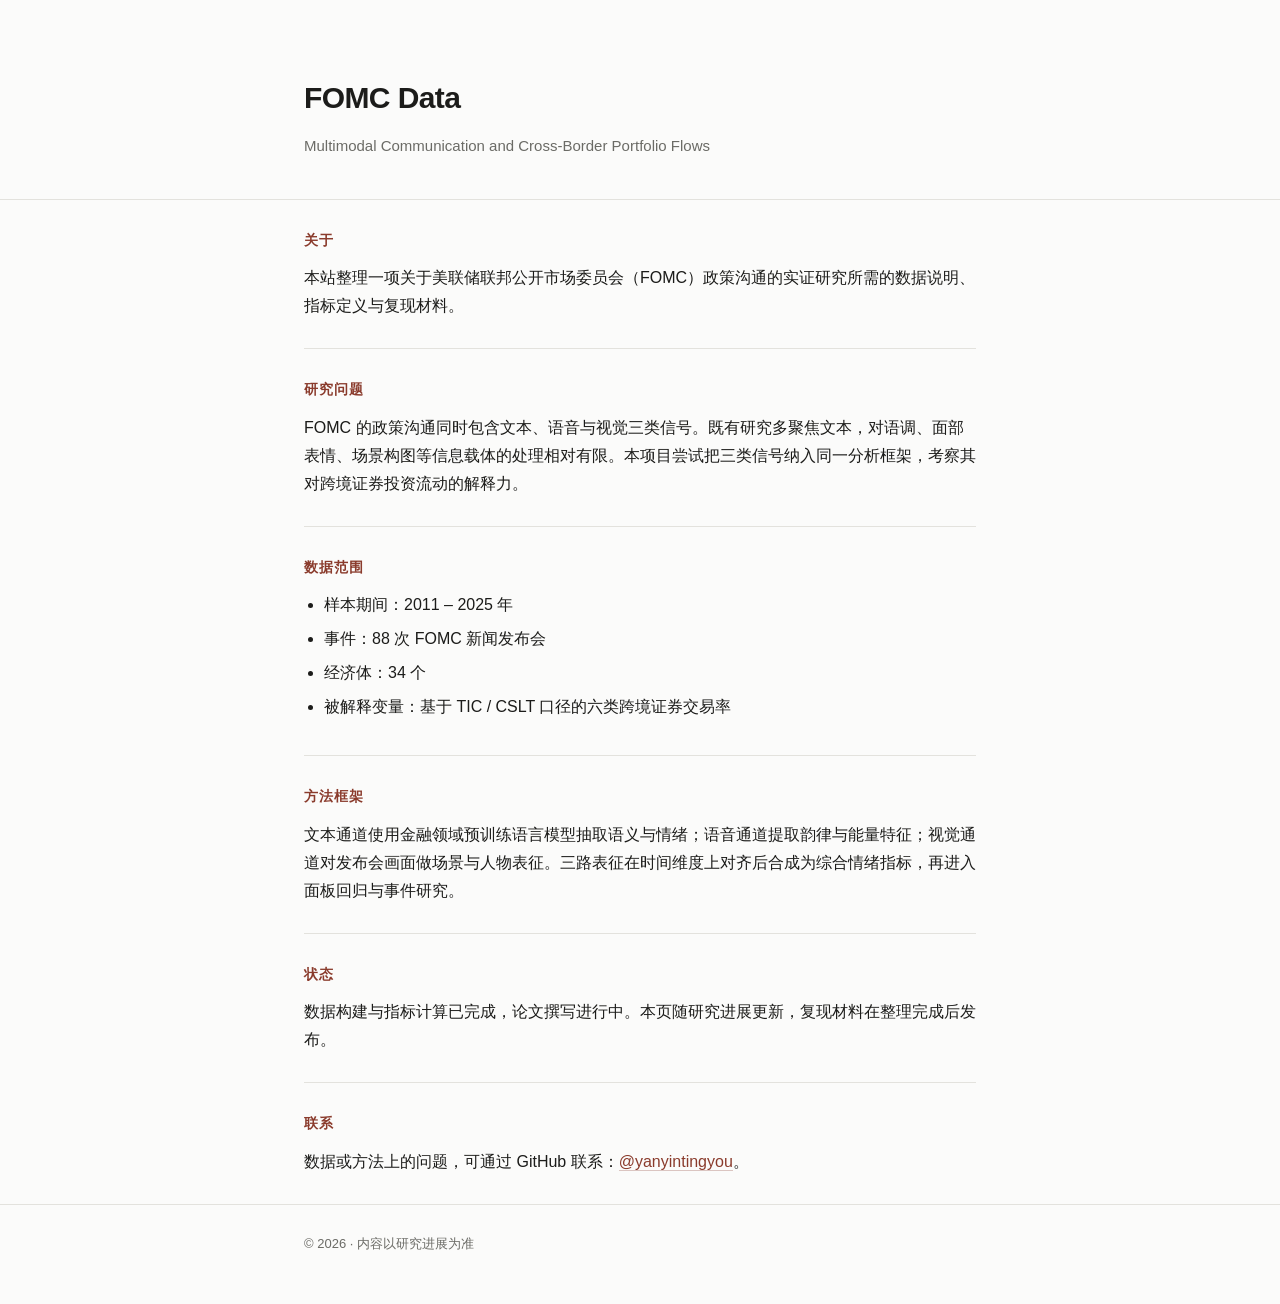
==== index.html @ 3e8fba46 "Add research overview site" ====
<!DOCTYPE html>
<html lang="zh-CN">
<head>
<meta charset="UTF-8">
<meta name="viewport" content="width=device-width, initial-scale=1">
<title>FOMC Data — 研究数据与方法</title>
<meta name="description" content="FOMC 多模态信息沟通与跨境证券流动的研究数据说明与方法框架。">
<link rel="stylesheet" href="/style.css">
</head>
<body>

<header>
  <div class="wrap">
    <h1>FOMC Data</h1>
    <p class="sub">Multimodal Communication and Cross-Border Portfolio Flows</p>
  </div>
</header>

<main class="wrap">

  <section>
    <h2>关于</h2>
    <p>本站整理一项关于美联储联邦公开市场委员会（FOMC）政策沟通的实证研究所需的数据说明、指标定义与复现材料。</p>
  </section>

  <section>
    <h2>研究问题</h2>
    <p>FOMC 的政策沟通同时包含文本、语音与视觉三类信号。既有研究多聚焦文本，对语调、面部表情、场景构图等信息载体的处理相对有限。本项目尝试把三类信号纳入同一分析框架，考察其对跨境证券投资流动的解释力。</p>
  </section>

  <section>
    <h2>数据范围</h2>
    <ul>
      <li>样本期间：2011 – 2025 年</li>
      <li>事件：88 次 FOMC 新闻发布会</li>
      <li>经济体：34 个</li>
      <li>被解释变量：基于 TIC / CSLT 口径的六类跨境证券交易率</li>
    </ul>
  </section>

  <section>
    <h2>方法框架</h2>
    <p>文本通道使用金融领域预训练语言模型抽取语义与情绪；语音通道提取韵律与能量特征；视觉通道对发布会画面做场景与人物表征。三路表征在时间维度上对齐后合成为综合情绪指标，再进入面板回归与事件研究。</p>
  </section>

  <section>
    <h2>状态</h2>
    <p>数据构建与指标计算已完成，论文撰写进行中。本页随研究进展更新，复现材料在整理完成后发布。</p>
  </section>

  <section>
    <h2>联系</h2>
    <p>数据或方法上的问题，可通过 GitHub 联系：<a href="https://github.com/yanyintingyou">@yanyintingyou</a>。</p>
  </section>

</main>

<footer>
  <div class="wrap">
    <p>© 2026 · 内容以研究进展为准</p>
  </div>
</footer>

</body>
</html>
---- style.css ----
:root {
  --bg: #fbfbfa;
  --fg: #1c1c1a;
  --muted: #6b6b66;
  --line: #e3e2dd;
  --accent: #8a3b2c;
}

* { box-sizing: border-box; }

html { -webkit-text-size-adjust: 100%; }

body {
  margin: 0;
  background: var(--bg);
  color: var(--fg);
  font: 16px/1.75 -apple-system, "Segoe UI", "PingFang SC", "Hiragino Sans GB", "Microsoft YaHei", sans-serif;
}

.wrap {
  max-width: 720px;
  margin: 0 auto;
  padding: 0 24px;
}

header {
  padding: 72px 0 40px;
  border-bottom: 1px solid var(--line);
}

header h1 {
  margin: 0;
  font-size: 30px;
  font-weight: 600;
  letter-spacing: -0.02em;
}

header .sub {
  margin: 8px 0 0;
  color: var(--muted);
  font-size: 15px;
}

main { padding: 8px 0 32px; }

section {
  padding: 28px 0;
  border-bottom: 1px solid var(--line);
}

section:last-child { border-bottom: none; }

h2 {
  margin: 0 0 12px;
  font-size: 14px;
  font-weight: 600;
  letter-spacing: 0.08em;
  text-transform: uppercase;
  color: var(--accent);
}

p { margin: 0 0 12px; }
p:last-child { margin-bottom: 0; }

ul { margin: 0; padding-left: 20px; }
li { margin-bottom: 6px; }

a {
  color: var(--accent);
  text-decoration: none;
  border-bottom: 1px solid rgba(138, 59, 44, 0.28);
}

a:hover { border-bottom-color: var(--accent); }

footer {
  padding: 28px 0 48px;
  border-top: 1px solid var(--line);
  color: var(--muted);
  font-size: 13px;
}

@media (max-width: 600px) {
  header { padding: 48px 0 28px; }
  header h1 { font-size: 24px; }
  .wrap { padding: 0 20px; }
}
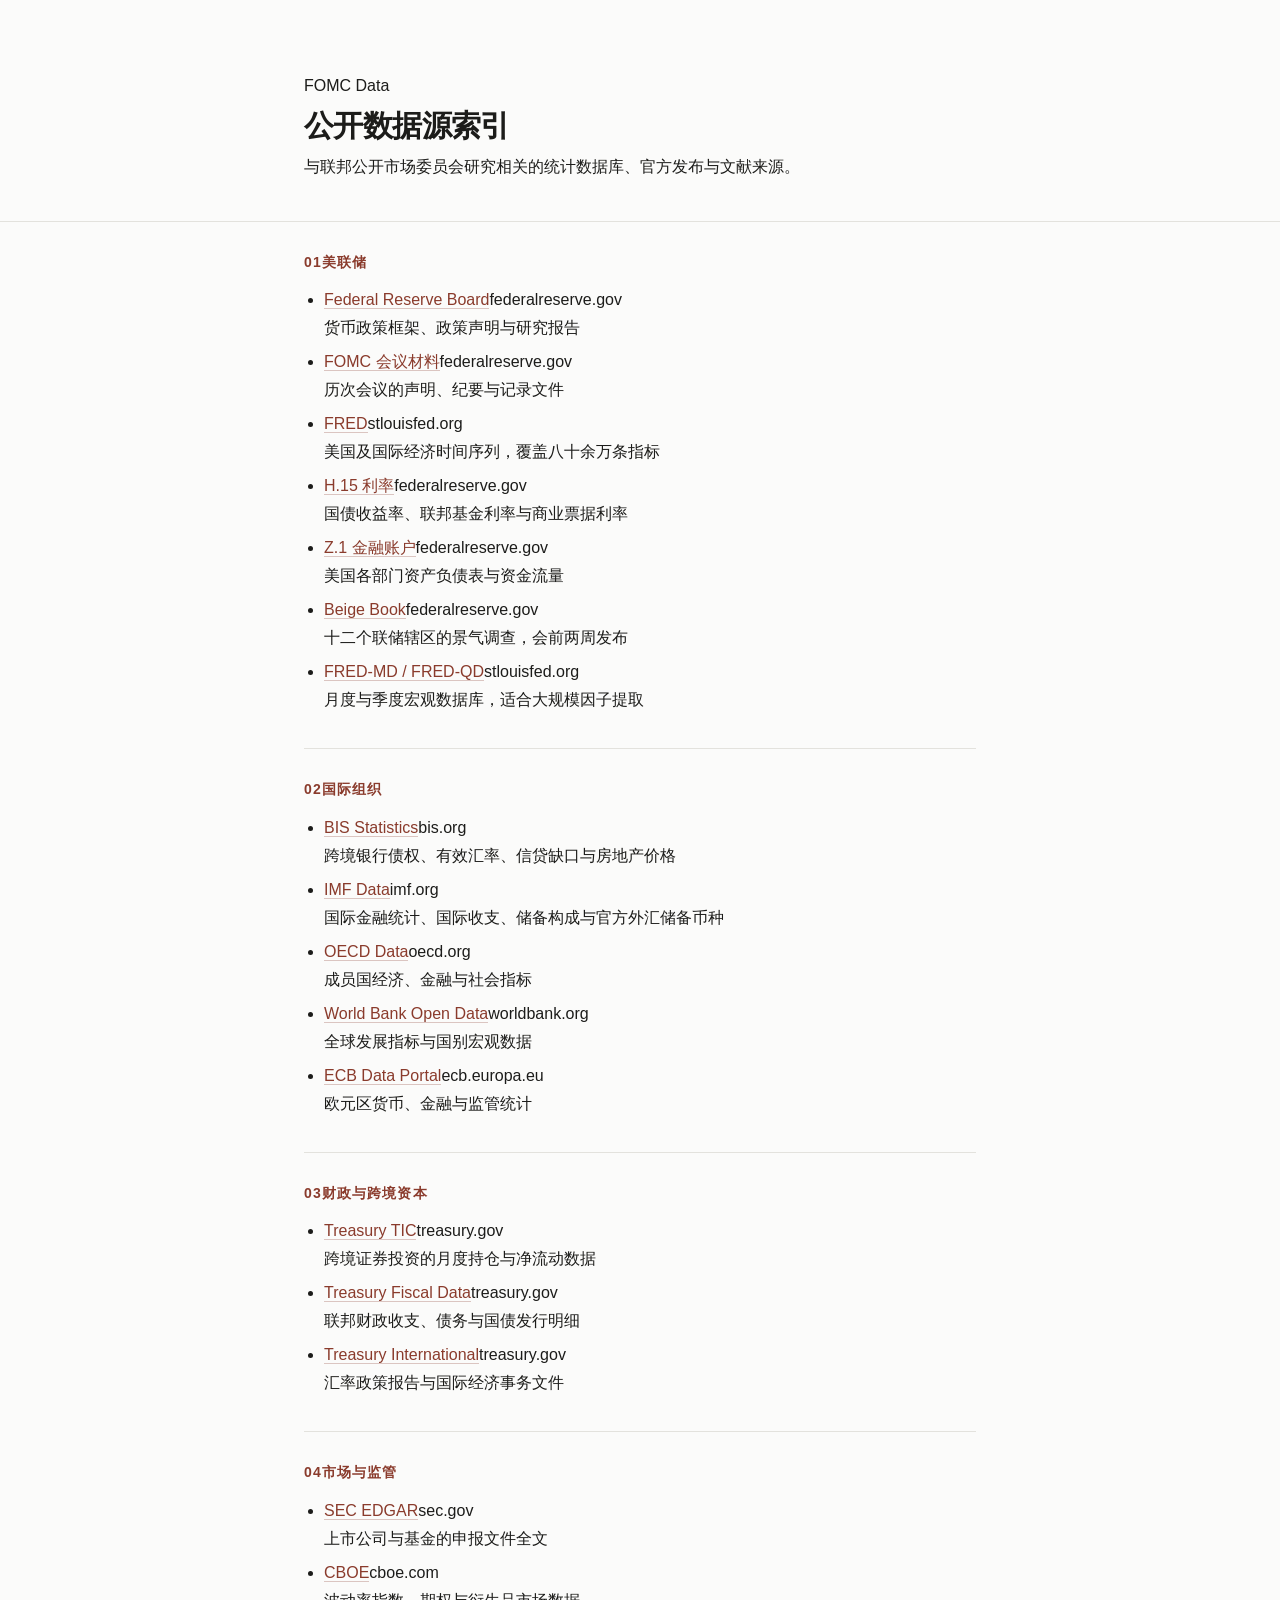
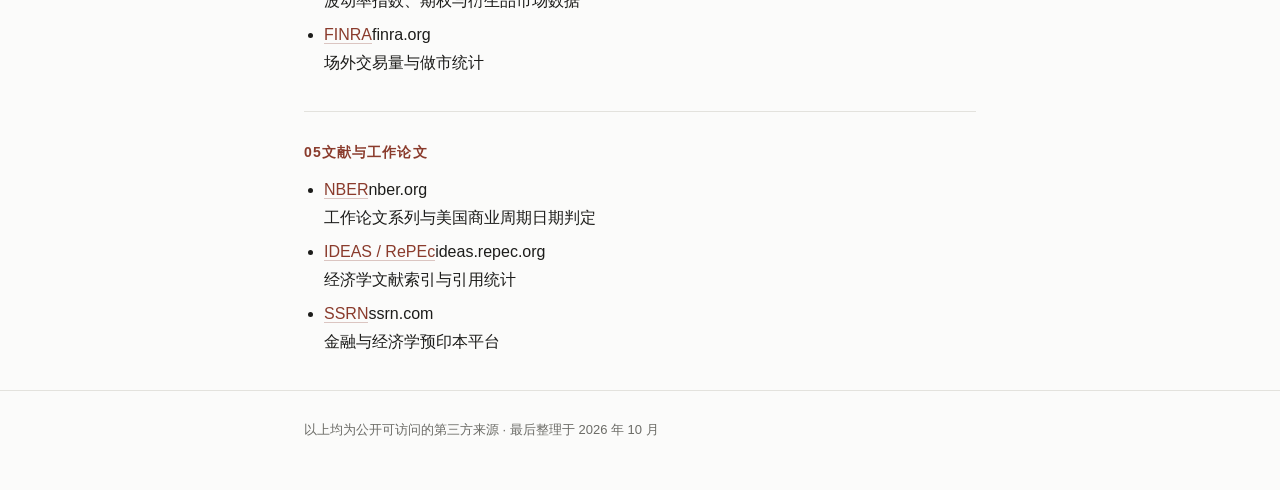
==== commit dbfb0ee5: "sync index.html" ====
--- a/index.html
+++ b/index.html
@@ -3,61 +3,141 @@
 <head>
 <meta charset="UTF-8">
 <meta name="viewport" content="width=device-width, initial-scale=1">
-<title>FOMC Data — 研究数据与方法</title>
-<meta name="description" content="FOMC 多模态信息沟通与跨境证券流动的研究数据说明与方法框架。">
+<title>FOMC Data — 公开数据源索引</title>
+<meta name="description" content="与联邦公开市场委员会研究相关的统计数据库、官方发布与文献来源索引。">
 <link rel="stylesheet" href="/style.css">
 </head>
 <body>
 
-<header>
+<header class="masthead">
   <div class="wrap">
-    <h1>FOMC Data</h1>
-    <p class="sub">Multimodal Communication and Cross-Border Portfolio Flows</p>
+    <div class="mark">FOMC Data</div>
+    <h1>公开数据源索引</h1>
+    <p class="lede">与联邦公开市场委员会研究相关的统计数据库、官方发布与文献来源。</p>
   </div>
 </header>
 
 <main class="wrap">
 
-  <section>
-    <h2>关于</h2>
-    <p>本站整理一项关于美联储联邦公开市场委员会（FOMC）政策沟通的实证研究所需的数据说明、指标定义与复现材料。</p>
-  </section>
-
-  <section>
-    <h2>研究问题</h2>
-    <p>FOMC 的政策沟通同时包含文本、语音与视觉三类信号。既有研究多聚焦文本，对语调、面部表情、场景构图等信息载体的处理相对有限。本项目尝试把三类信号纳入同一分析框架，考察其对跨境证券投资流动的解释力。</p>
-  </section>
-
-  <section>
-    <h2>数据范围</h2>
-    <ul>
-      <li>样本期间：2011 – 2025 年</li>
-      <li>事件：88 次 FOMC 新闻发布会</li>
-      <li>经济体：34 个</li>
-      <li>被解释变量：基于 TIC / CSLT 口径的六类跨境证券交易率</li>
+  <section class="group">
+    <h2><span class="idx">01</span>美联储</h2>
+    <ul class="items">
+      <li>
+        <div class="head"><a href="https://www.federalreserve.gov/monetarypolicy.htm">Federal Reserve Board</a><span class="host">federalreserve.gov</span></div>
+        <p>货币政策框架、政策声明与研究报告</p>
+      </li>
+      <li>
+        <div class="head"><a href="https://www.federalreserve.gov/monetarypolicy/fomccalendars.htm">FOMC 会议材料</a><span class="host">federalreserve.gov</span></div>
+        <p>历次会议的声明、纪要与记录文件</p>
+      </li>
+      <li>
+        <div class="head"><a href="https://fred.stlouisfed.org/">FRED</a><span class="host">stlouisfed.org</span></div>
+        <p>美国及国际经济时间序列，覆盖八十余万条指标</p>
+      </li>
+      <li>
+        <div class="head"><a href="https://www.federalreserve.gov/releases/h15/">H.15 利率</a><span class="host">federalreserve.gov</span></div>
+        <p>国债收益率、联邦基金利率与商业票据利率</p>
+      </li>
+      <li>
+        <div class="head"><a href="https://www.federalreserve.gov/releases/z1/">Z.1 金融账户</a><span class="host">federalreserve.gov</span></div>
+        <p>美国各部门资产负债表与资金流量</p>
+      </li>
+      <li>
+        <div class="head"><a href="https://www.federalreserve.gov/monetarypolicy/beigebook/">Beige Book</a><span class="host">federalreserve.gov</span></div>
+        <p>十二个联储辖区的景气调查，会前两周发布</p>
+      </li>
+      <li>
+        <div class="head"><a href="https://www.stlouisfed.org/research/economists/mccracken/fred-databases">FRED-MD / FRED-QD</a><span class="host">stlouisfed.org</span></div>
+        <p>月度与季度宏观数据库，适合大规模因子提取</p>
+      </li>
     </ul>
   </section>
 
-  <section>
-    <h2>方法框架</h2>
-    <p>文本通道使用金融领域预训练语言模型抽取语义与情绪；语音通道提取韵律与能量特征；视觉通道对发布会画面做场景与人物表征。三路表征在时间维度上对齐后合成为综合情绪指标，再进入面板回归与事件研究。</p>
+  <section class="group">
+    <h2><span class="idx">02</span>国际组织</h2>
+    <ul class="items">
+      <li>
+        <div class="head"><a href="https://www.bis.org/statistics/">BIS Statistics</a><span class="host">bis.org</span></div>
+        <p>跨境银行债权、有效汇率、信贷缺口与房地产价格</p>
+      </li>
+      <li>
+        <div class="head"><a href="https://data.imf.org/">IMF Data</a><span class="host">imf.org</span></div>
+        <p>国际金融统计、国际收支、储备构成与官方外汇储备币种</p>
+      </li>
+      <li>
+        <div class="head"><a href="https://data.oecd.org/">OECD Data</a><span class="host">oecd.org</span></div>
+        <p>成员国经济、金融与社会指标</p>
+      </li>
+      <li>
+        <div class="head"><a href="https://data.worldbank.org/">World Bank Open Data</a><span class="host">worldbank.org</span></div>
+        <p>全球发展指标与国别宏观数据</p>
+      </li>
+      <li>
+        <div class="head"><a href="https://data.ecb.europa.eu/">ECB Data Portal</a><span class="host">ecb.europa.eu</span></div>
+        <p>欧元区货币、金融与监管统计</p>
+      </li>
+    </ul>
   </section>
 
-  <section>
-    <h2>状态</h2>
-    <p>数据构建与指标计算已完成，论文撰写进行中。本页随研究进展更新，复现材料在整理完成后发布。</p>
+  <section class="group">
+    <h2><span class="idx">03</span>财政与跨境资本</h2>
+    <ul class="items">
+      <li>
+        <div class="head"><a href="https://ticdata.treasury.gov/">Treasury TIC</a><span class="host">treasury.gov</span></div>
+        <p>跨境证券投资的月度持仓与净流动数据</p>
+      </li>
+      <li>
+        <div class="head"><a href="https://fiscaldata.treasury.gov/">Treasury Fiscal Data</a><span class="host">treasury.gov</span></div>
+        <p>联邦财政收支、债务与国债发行明细</p>
+      </li>
+      <li>
+        <div class="head"><a href="https://home.treasury.gov/policy-issues/international">Treasury International</a><span class="host">treasury.gov</span></div>
+        <p>汇率政策报告与国际经济事务文件</p>
+      </li>
+    </ul>
   </section>
 
-  <section>
-    <h2>联系</h2>
-    <p>数据或方法上的问题，可通过 GitHub 联系：<a href="https://github.com/yanyintingyou">@yanyintingyou</a>。</p>
+  <section class="group">
+    <h2><span class="idx">04</span>市场与监管</h2>
+    <ul class="items">
+      <li>
+        <div class="head"><a href="https://www.sec.gov/edgar">SEC EDGAR</a><span class="host">sec.gov</span></div>
+        <p>上市公司与基金的申报文件全文</p>
+      </li>
+      <li>
+        <div class="head"><a href="https://www.cboe.com/">CBOE</a><span class="host">cboe.com</span></div>
+        <p>波动率指数、期权与衍生品市场数据</p>
+      </li>
+      <li>
+        <div class="head"><a href="https://www.finra.org/">FINRA</a><span class="host">finra.org</span></div>
+        <p>场外交易量与做市统计</p>
+      </li>
+    </ul>
+  </section>
+
+  <section class="group">
+    <h2><span class="idx">05</span>文献与工作论文</h2>
+    <ul class="items">
+      <li>
+        <div class="head"><a href="https://www.nber.org/">NBER</a><span class="host">nber.org</span></div>
+        <p>工作论文系列与美国商业周期日期判定</p>
+      </li>
+      <li>
+        <div class="head"><a href="https://ideas.repec.org/">IDEAS / RePEc</a><span class="host">ideas.repec.org</span></div>
+        <p>经济学文献索引与引用统计</p>
+      </li>
+      <li>
+        <div class="head"><a href="https://www.ssrn.com/">SSRN</a><span class="host">ssrn.com</span></div>
+        <p>金融与经济学预印本平台</p>
+      </li>
+    </ul>
   </section>
 
 </main>
 
 <footer>
   <div class="wrap">
-    <p>© 2026 · 内容以研究进展为准</p>
+    <p>以上均为公开可访问的第三方来源 · 最后整理于 2026 年 10 月</p>
   </div>
 </footer>
 
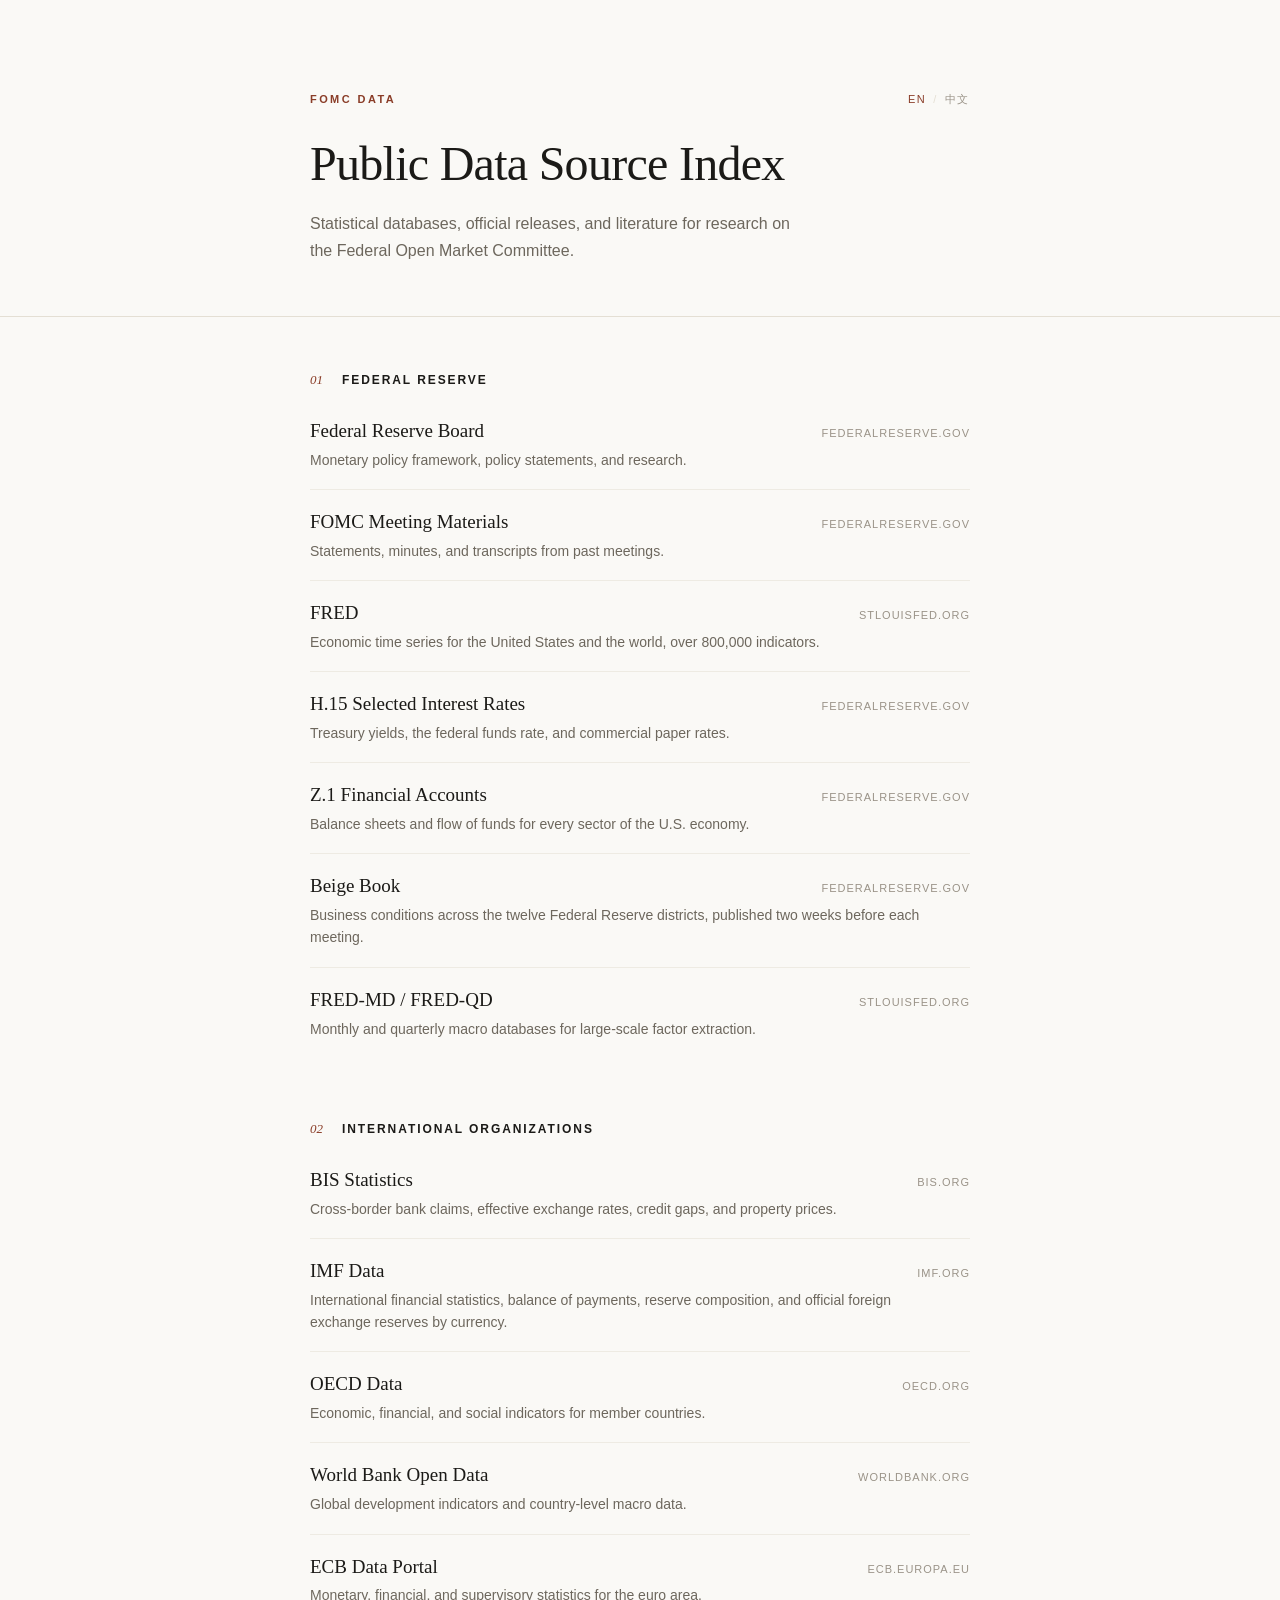
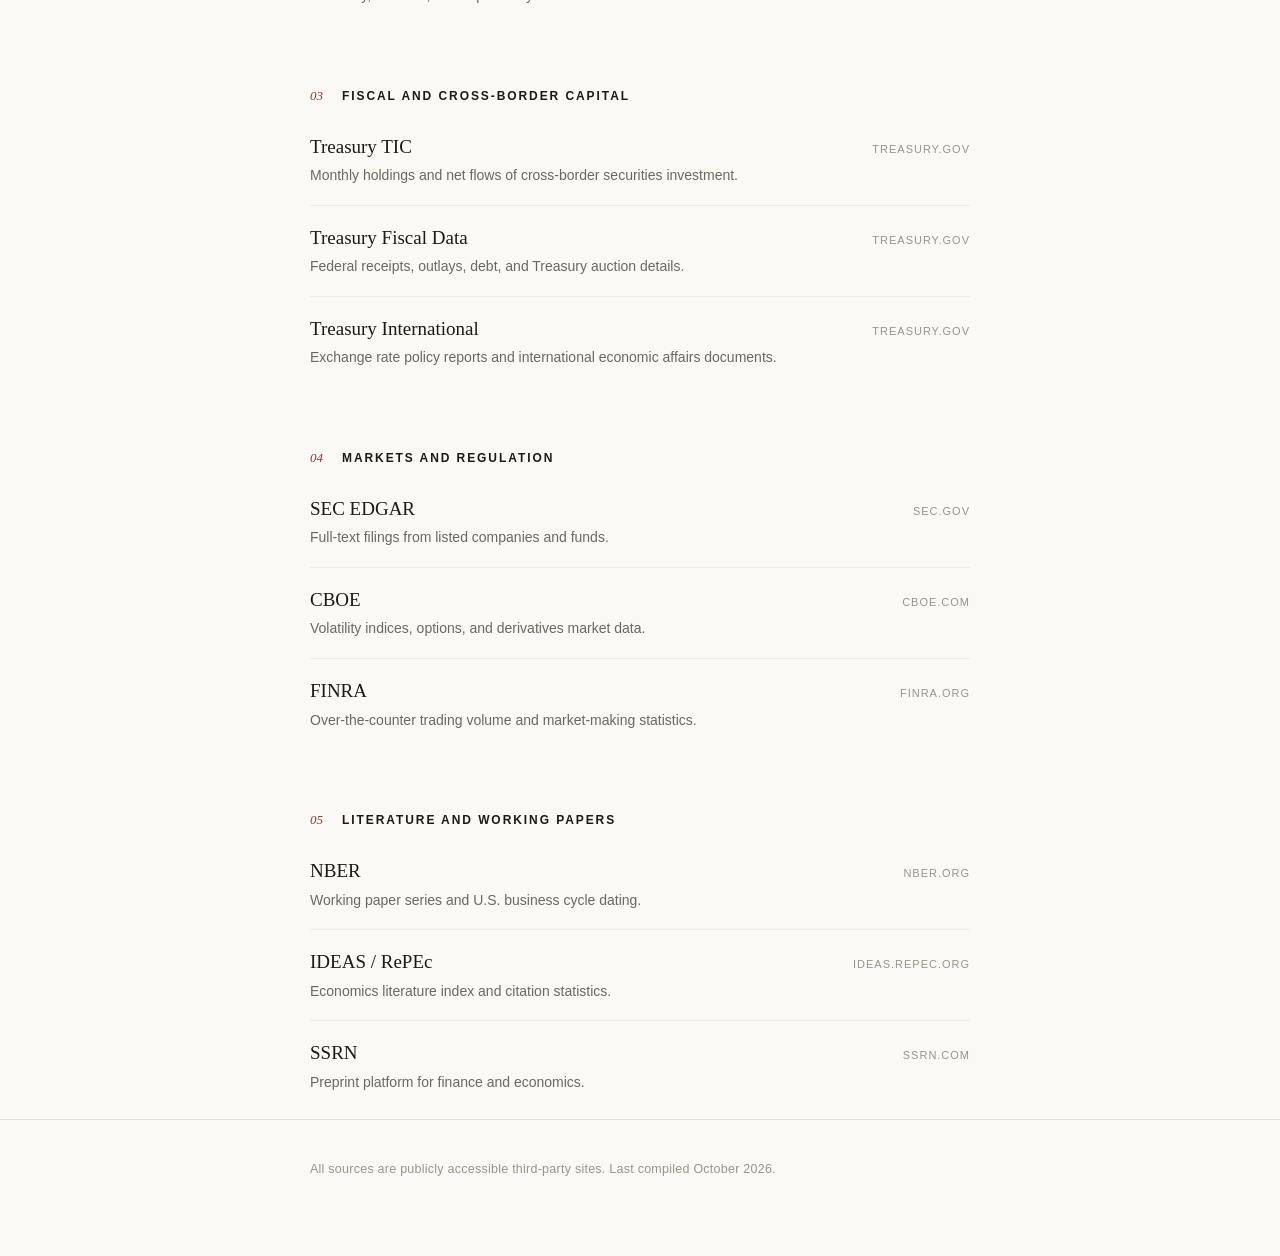
==== commit 8d3358de: "Default to English and add zh/en language switch" ====
--- a/index.html
+++ b/index.html
@@ -1,134 +1,161 @@
 <!DOCTYPE html>
-<html lang="zh-CN">
+<html lang="en">
 <head>
 <meta charset="UTF-8">
 <meta name="viewport" content="width=device-width, initial-scale=1">
-<title>FOMC Data — 公开数据源索引</title>
-<meta name="description" content="与联邦公开市场委员会研究相关的统计数据库、官方发布与文献来源索引。">
+<title>FOMC Data — Public Data Source Index</title>
+<meta name="description" content="An index of statistical databases, official releases, and literature related to Federal Open Market Committee research.">
 <link rel="stylesheet" href="/style.css">
+<script>
+(function () {
+  var META = {
+    en: { title: "FOMC Data — Public Data Source Index", desc: "An index of statistical databases, official releases, and literature related to Federal Open Market Committee research." },
+    zh: { title: "FOMC Data — 公开数据源索引", desc: "与联邦公开市场委员会研究相关的统计数据库、官方发布与文献来源索引。" }
+  };
+  window.setSiteLang = function (lang) {
+    var key = lang === "zh" ? "zh" : "en";
+    document.documentElement.lang = key === "zh" ? "zh-CN" : "en";
+    document.title = META[key].title;
+    var m = document.querySelector('meta[name="description"]');
+    if (m) m.setAttribute("content", META[key].desc);
+    var b = document.querySelectorAll("[data-lang]");
+    for (var i = 0; i < b.length; i++) {
+      b[i].setAttribute("aria-pressed", b[i].getAttribute("data-lang") === key ? "true" : "false");
+    }
+  };
+  window.setSiteLang(localStorage.getItem("fomcdata-lang"));
+})();
+</script>
 </head>
 <body>
 
 <header class="masthead">
   <div class="wrap">
-    <div class="mark">FOMC Data</div>
-    <h1>公开数据源索引</h1>
-    <p class="lede">与联邦公开市场委员会研究相关的统计数据库、官方发布与文献来源。</p>
+    <div class="topbar">
+      <div class="mark">FOMC Data</div>
+      <div class="lang-switch" role="group" aria-label="Language">
+        <button type="button" data-lang="en" aria-pressed="true">EN</button>
+        <span class="sep">/</span>
+        <button type="button" data-lang="zh" aria-pressed="false">中文</button>
+      </div>
+    </div>
+    <h1><span class="en">Public Data Source Index</span><span class="zh">公开数据源索引</span></h1>
+    <p class="lede"><span class="en">Statistical databases, official releases, and literature for research on the Federal Open Market Committee.</span><span class="zh">与联邦公开市场委员会研究相关的统计数据库、官方发布与文献来源。</span></p>
   </div>
 </header>
 
 <main class="wrap">
 
   <section class="group">
-    <h2><span class="idx">01</span>美联储</h2>
+    <h2><span class="idx">01</span><span class="en">Federal Reserve</span><span class="zh">美联储</span></h2>
     <ul class="items">
       <li>
-        <div class="head"><a href="https://www.federalreserve.gov/monetarypolicy.htm">Federal Reserve Board</a><span class="host">federalreserve.gov</span></div>
-        <p>货币政策框架、政策声明与研究报告</p>
+        <div class="head"><a href="https://www.federalreserve.gov/monetarypolicy.htm"><span class="en">Federal Reserve Board</span><span class="zh">美联储理事会</span></a><span class="host">federalreserve.gov</span></div>
+        <p><span class="en">Monetary policy framework, policy statements, and research.</span><span class="zh">货币政策框架、政策声明与研究报告</span></p>
       </li>
       <li>
-        <div class="head"><a href="https://www.federalreserve.gov/monetarypolicy/fomccalendars.htm">FOMC 会议材料</a><span class="host">federalreserve.gov</span></div>
-        <p>历次会议的声明、纪要与记录文件</p>
+        <div class="head"><a href="https://www.federalreserve.gov/monetarypolicy/fomccalendars.htm"><span class="en">FOMC Meeting Materials</span><span class="zh">FOMC 会议材料</span></a><span class="host">federalreserve.gov</span></div>
+        <p><span class="en">Statements, minutes, and transcripts from past meetings.</span><span class="zh">历次会议的声明、纪要与记录文件</span></p>
       </li>
       <li>
         <div class="head"><a href="https://fred.stlouisfed.org/">FRED</a><span class="host">stlouisfed.org</span></div>
-        <p>美国及国际经济时间序列，覆盖八十余万条指标</p>
+        <p><span class="en">Economic time series for the United States and the world, over 800,000 indicators.</span><span class="zh">美国及国际经济时间序列，覆盖八十余万条指标</span></p>
       </li>
       <li>
-        <div class="head"><a href="https://www.federalreserve.gov/releases/h15/">H.15 利率</a><span class="host">federalreserve.gov</span></div>
-        <p>国债收益率、联邦基金利率与商业票据利率</p>
+        <div class="head"><a href="https://www.federalreserve.gov/releases/h15/"><span class="en">H.15 Selected Interest Rates</span><span class="zh">H.15 利率</span></a><span class="host">federalreserve.gov</span></div>
+        <p><span class="en">Treasury yields, the federal funds rate, and commercial paper rates.</span><span class="zh">国债收益率、联邦基金利率与商业票据利率</span></p>
       </li>
       <li>
-        <div class="head"><a href="https://www.federalreserve.gov/releases/z1/">Z.1 金融账户</a><span class="host">federalreserve.gov</span></div>
-        <p>美国各部门资产负债表与资金流量</p>
+        <div class="head"><a href="https://www.federalreserve.gov/releases/z1/"><span class="en">Z.1 Financial Accounts</span><span class="zh">Z.1 金融账户</span></a><span class="host">federalreserve.gov</span></div>
+        <p><span class="en">Balance sheets and flow of funds for every sector of the U.S. economy.</span><span class="zh">美国各部门资产负债表与资金流量</span></p>
       </li>
       <li>
-        <div class="head"><a href="https://www.federalreserve.gov/monetarypolicy/beigebook/">Beige Book</a><span class="host">federalreserve.gov</span></div>
-        <p>十二个联储辖区的景气调查，会前两周发布</p>
+        <div class="head"><a href="https://www.federalreserve.gov/monetarypolicy/beigebook/"><span class="en">Beige Book</span><span class="zh">褐皮书</span></a><span class="host">federalreserve.gov</span></div>
+        <p><span class="en">Business conditions across the twelve Federal Reserve districts, published two weeks before each meeting.</span><span class="zh">十二个联储辖区的景气调查，会前两周发布</span></p>
       </li>
       <li>
         <div class="head"><a href="https://www.stlouisfed.org/research/economists/mccracken/fred-databases">FRED-MD / FRED-QD</a><span class="host">stlouisfed.org</span></div>
-        <p>月度与季度宏观数据库，适合大规模因子提取</p>
+        <p><span class="en">Monthly and quarterly macro databases for large-scale factor extraction.</span><span class="zh">月度与季度宏观数据库，适合大规模因子提取</span></p>
       </li>
     </ul>
   </section>
 
   <section class="group">
-    <h2><span class="idx">02</span>国际组织</h2>
+    <h2><span class="idx">02</span><span class="en">International Organizations</span><span class="zh">国际组织</span></h2>
     <ul class="items">
       <li>
         <div class="head"><a href="https://www.bis.org/statistics/">BIS Statistics</a><span class="host">bis.org</span></div>
-        <p>跨境银行债权、有效汇率、信贷缺口与房地产价格</p>
+        <p><span class="en">Cross-border bank claims, effective exchange rates, credit gaps, and property prices.</span><span class="zh">跨境银行债权、有效汇率、信贷缺口与房地产价格</span></p>
       </li>
       <li>
         <div class="head"><a href="https://data.imf.org/">IMF Data</a><span class="host">imf.org</span></div>
-        <p>国际金融统计、国际收支、储备构成与官方外汇储备币种</p>
+        <p><span class="en">International financial statistics, balance of payments, reserve composition, and official foreign exchange reserves by currency.</span><span class="zh">国际金融统计、国际收支、储备构成与官方外汇储备币种</span></p>
       </li>
       <li>
         <div class="head"><a href="https://data.oecd.org/">OECD Data</a><span class="host">oecd.org</span></div>
-        <p>成员国经济、金融与社会指标</p>
+        <p><span class="en">Economic, financial, and social indicators for member countries.</span><span class="zh">成员国经济、金融与社会指标</span></p>
       </li>
       <li>
-        <div class="head"><a href="https://data.worldbank.org/">World Bank Open Data</a><span class="host">worldbank.org</span></div>
-        <p>全球发展指标与国别宏观数据</p>
+        <div class="head"><a href="https://data.worldbank.org/"><span class="en">World Bank Open Data</span><span class="zh">世界银行公开数据</span></a><span class="host">worldbank.org</span></div>
+        <p><span class="en">Global development indicators and country-level macro data.</span><span class="zh">全球发展指标与国别宏观数据</span></p>
       </li>
       <li>
-        <div class="head"><a href="https://data.ecb.europa.eu/">ECB Data Portal</a><span class="host">ecb.europa.eu</span></div>
-        <p>欧元区货币、金融与监管统计</p>
+        <div class="head"><a href="https://data.ecb.europa.eu/"><span class="en">ECB Data Portal</span><span class="zh">欧洲央行数据门户</span></a><span class="host">ecb.europa.eu</span></div>
+        <p><span class="en">Monetary, financial, and supervisory statistics for the euro area.</span><span class="zh">欧元区货币、金融与监管统计</span></p>
       </li>
     </ul>
   </section>
 
   <section class="group">
-    <h2><span class="idx">03</span>财政与跨境资本</h2>
+    <h2><span class="idx">03</span><span class="en">Fiscal and Cross-Border Capital</span><span class="zh">财政与跨境资本</span></h2>
     <ul class="items">
       <li>
-        <div class="head"><a href="https://ticdata.treasury.gov/">Treasury TIC</a><span class="host">treasury.gov</span></div>
-        <p>跨境证券投资的月度持仓与净流动数据</p>
+        <div class="head"><a href="https://ticdata.treasury.gov/"><span class="en">Treasury TIC</span><span class="zh">美国财政部 TIC</span></a><span class="host">treasury.gov</span></div>
+        <p><span class="en">Monthly holdings and net flows of cross-border securities investment.</span><span class="zh">跨境证券投资的月度持仓与净流动数据</span></p>
       </li>
       <li>
-        <div class="head"><a href="https://fiscaldata.treasury.gov/">Treasury Fiscal Data</a><span class="host">treasury.gov</span></div>
-        <p>联邦财政收支、债务与国债发行明细</p>
+        <div class="head"><a href="https://fiscaldata.treasury.gov/"><span class="en">Treasury Fiscal Data</span><span class="zh">财政部财政数据</span></a><span class="host">treasury.gov</span></div>
+        <p><span class="en">Federal receipts, outlays, debt, and Treasury auction details.</span><span class="zh">联邦财政收支、债务与国债发行明细</span></p>
       </li>
       <li>
-        <div class="head"><a href="https://home.treasury.gov/policy-issues/international">Treasury International</a><span class="host">treasury.gov</span></div>
-        <p>汇率政策报告与国际经济事务文件</p>
+        <div class="head"><a href="https://home.treasury.gov/policy-issues/international"><span class="en">Treasury International</span><span class="zh">财政部国际事务</span></a><span class="host">treasury.gov</span></div>
+        <p><span class="en">Exchange rate policy reports and international economic affairs documents.</span><span class="zh">汇率政策报告与国际经济事务文件</span></p>
       </li>
     </ul>
   </section>
 
   <section class="group">
-    <h2><span class="idx">04</span>市场与监管</h2>
+    <h2><span class="idx">04</span><span class="en">Markets and Regulation</span><span class="zh">市场与监管</span></h2>
     <ul class="items">
       <li>
         <div class="head"><a href="https://www.sec.gov/edgar">SEC EDGAR</a><span class="host">sec.gov</span></div>
-        <p>上市公司与基金的申报文件全文</p>
+        <p><span class="en">Full-text filings from listed companies and funds.</span><span class="zh">上市公司与基金的申报文件全文</span></p>
       </li>
       <li>
-        <div class="head"><a href="https://www.cboe.com/">CBOE</a><span class="host">cboe.com</span></div>
-        <p>波动率指数、期权与衍生品市场数据</p>
+        <div class="head"><a href="https://www.cboe.com/"><span class="en">CBOE</span><span class="zh">芝加哥期权交易所</span></a><span class="host">cboe.com</span></div>
+        <p><span class="en">Volatility indices, options, and derivatives market data.</span><span class="zh">波动率指数、期权与衍生品市场数据</span></p>
       </li>
       <li>
-        <div class="head"><a href="https://www.finra.org/">FINRA</a><span class="host">finra.org</span></div>
-        <p>场外交易量与做市统计</p>
+        <div class="head"><a href="https://www.finra.org/"><span class="en">FINRA</span><span class="zh">美国金融业监管局</span></a><span class="host">finra.org</span></div>
+        <p><span class="en">Over-the-counter trading volume and market-making statistics.</span><span class="zh">场外交易量与做市统计</span></p>
       </li>
     </ul>
   </section>
 
   <section class="group">
-    <h2><span class="idx">05</span>文献与工作论文</h2>
+    <h2><span class="idx">05</span><span class="en">Literature and Working Papers</span><span class="zh">文献与工作论文</span></h2>
     <ul class="items">
       <li>
-        <div class="head"><a href="https://www.nber.org/">NBER</a><span class="host">nber.org</span></div>
-        <p>工作论文系列与美国商业周期日期判定</p>
+        <div class="head"><a href="https://www.nber.org/"><span class="en">NBER</span><span class="zh">美国全国经济研究所</span></a><span class="host">nber.org</span></div>
+        <p><span class="en">Working paper series and U.S. business cycle dating.</span><span class="zh">工作论文系列与美国商业周期日期判定</span></p>
       </li>
       <li>
         <div class="head"><a href="https://ideas.repec.org/">IDEAS / RePEc</a><span class="host">ideas.repec.org</span></div>
-        <p>经济学文献索引与引用统计</p>
+        <p><span class="en">Economics literature index and citation statistics.</span><span class="zh">经济学文献索引与引用统计</span></p>
       </li>
       <li>
         <div class="head"><a href="https://www.ssrn.com/">SSRN</a><span class="host">ssrn.com</span></div>
-        <p>金融与经济学预印本平台</p>
+        <p><span class="en">Preprint platform for finance and economics.</span><span class="zh">金融与经济学预印本平台</span></p>
       </li>
     </ul>
   </section>
@@ -137,9 +164,23 @@
 
 <footer>
   <div class="wrap">
-    <p>以上均为公开可访问的第三方来源 · 最后整理于 2026 年 10 月</p>
+    <p><span class="en">All sources are publicly accessible third-party sites. Last compiled October 2026.</span><span class="zh">以上均为公开可访问的第三方来源 · 最后整理于 2026 年 10 月</span></p>
   </div>
 </footer>
 
+<script>
+(function () {
+  var buttons = document.querySelectorAll("[data-lang]");
+  for (var i = 0; i < buttons.length; i++) {
+    buttons[i].addEventListener("click", function () {
+      var lang = this.getAttribute("data-lang");
+      window.setSiteLang(lang);
+      localStorage.setItem("fomcdata-lang", lang);
+    });
+  }
+  window.setSiteLang(localStorage.getItem("fomcdata-lang"));
+})();
+</script>
+
 </body>
 </html>
--- a/style.css
+++ b/style.css
@@ -1,87 +1,200 @@
 :root {
-  --bg: #fbfbfa;
-  --fg: #1c1c1a;
-  --muted: #6b6b66;
-  --line: #e3e2dd;
-  --accent: #8a3b2c;
+  --paper: #faf9f6;
+  --ink: #1b1a17;
+  --muted: #6d675d;
+  --dim: #9a9388;
+  --rule: #e4dfd4;
+  --hair: #eeebe3;
+  --accent: #8a3d28;
+  --serif: Georgia, "Times New Roman", "Songti SC", "SimSun", serif;
+  --sans: -apple-system, "Segoe UI", "PingFang SC", "Microsoft YaHei", sans-serif;
 }
 
 * { box-sizing: border-box; }
-
-html { -webkit-text-size-adjust: 100%; }
 
 body {
   margin: 0;
-  background: var(--bg);
-  color: var(--fg);
-  font: 16px/1.75 -apple-system, "Segoe UI", "PingFang SC", "Hiragino Sans GB", "Microsoft YaHei", sans-serif;
+  background: var(--paper);
+  color: var(--ink);
+  font-family: var(--sans);
+  font-size: 16px;
+  line-height: 1.7;
+  -webkit-font-smoothing: antialiased;
+  text-rendering: optimizeLegibility;
 }
 
 .wrap {
   max-width: 720px;
   margin: 0 auto;
-  padding: 0 24px;
-}
-
-header {
-  padding: 72px 0 40px;
-  border-bottom: 1px solid var(--line);
-}
-
-header h1 {
+  padding: 0 30px;
+}
+
+/* ---------- masthead ---------- */
+
+.masthead {
+  padding: 88px 0 52px;
+  border-bottom: 1px solid var(--rule);
+}
+
+.mark {
+  font-size: 11px;
+  letter-spacing: 0.22em;
+  text-transform: uppercase;
+  color: var(--accent);
+  font-weight: 600;
+}
+
+/* ---------- language switch ---------- */
+
+.topbar {
+  display: flex;
+  justify-content: space-between;
+  align-items: baseline;
+  gap: 16px;
+}
+
+.lang-switch {
+  display: flex;
+  align-items: baseline;
+  gap: 7px;
+  font-size: 11px;
+  letter-spacing: 0.14em;
+  text-transform: uppercase;
+  color: var(--dim);
+}
+
+.lang-switch button {
+  font: inherit;
+  letter-spacing: inherit;
+  text-transform: inherit;
+  color: var(--dim);
+  background: none;
+  border: 0;
+  padding: 2px 0;
+  cursor: pointer;
+  transition: color 0.18s ease;
+}
+
+.lang-switch button:hover { color: var(--ink); }
+
+.lang-switch button[aria-pressed="true"] { color: var(--accent); }
+
+.lang-switch .sep { color: var(--rule); }
+
+html[lang="en"] .zh,
+html[lang="zh-CN"] .en { display: none; }
+
+.masthead h1 {
+  margin: 26px 0 0;
+  font-family: var(--serif);
+  font-size: clamp(34px, 5.4vw, 48px);
+  font-weight: 400;
+  line-height: 1.14;
+  letter-spacing: -0.015em;
+}
+
+.lede {
+  margin: 20px 0 0;
+  max-width: 30em;
+  color: var(--muted);
+  font-size: 16px;
+  line-height: 1.65;
+}
+
+/* ---------- groups ---------- */
+
+main { padding: 0 0 40px; }
+
+.group { padding: 52px 0 8px; }
+
+.group h2 {
+  display: flex;
+  align-items: baseline;
+  gap: 14px;
+  margin: 0 0 8px;
+  font-size: 12px;
+  font-weight: 600;
+  letter-spacing: 0.16em;
+  text-transform: uppercase;
+  color: var(--ink);
+}
+
+.group .idx {
+  font-family: var(--serif);
+  font-style: italic;
+  font-size: 13px;
+  letter-spacing: 0;
+  color: var(--accent);
+  font-weight: 400;
+  min-width: 18px;
+}
+
+/* ---------- items ---------- */
+
+.items {
+  list-style: none;
   margin: 0;
-  font-size: 30px;
-  font-weight: 600;
-  letter-spacing: -0.02em;
-}
-
-header .sub {
-  margin: 8px 0 0;
+  padding: 0;
+}
+
+.items li {
+  padding: 19px 0 18px;
+  border-bottom: 1px solid var(--hair);
+}
+
+.items li:last-child { border-bottom: none; }
+
+.head {
+  display: flex;
+  justify-content: space-between;
+  align-items: baseline;
+  gap: 18px;
+}
+
+.head a {
+  font-family: var(--serif);
+  font-size: 19px;
+  line-height: 1.35;
+  color: var(--ink);
+  text-decoration: none;
+  transition: color 0.18s ease;
+}
+
+.head a:hover { color: var(--accent); }
+
+.host {
+  flex: 0 0 auto;
+  font-size: 11px;
+  letter-spacing: 0.09em;
+  text-transform: uppercase;
+  color: var(--dim);
+  font-variant-numeric: tabular-nums;
+}
+
+.items p {
+  margin: 5px 0 0;
+  font-size: 14px;
+  line-height: 1.6;
   color: var(--muted);
-  font-size: 15px;
-}
-
-main { padding: 8px 0 32px; }
-
-section {
-  padding: 28px 0;
-  border-bottom: 1px solid var(--line);
-}
-
-section:last-child { border-bottom: none; }
-
-h2 {
-  margin: 0 0 12px;
-  font-size: 14px;
-  font-weight: 600;
-  letter-spacing: 0.08em;
-  text-transform: uppercase;
-  color: var(--accent);
-}
-
-p { margin: 0 0 12px; }
-p:last-child { margin-bottom: 0; }
-
-ul { margin: 0; padding-left: 20px; }
-li { margin-bottom: 6px; }
-
-a {
-  color: var(--accent);
-  text-decoration: none;
-  border-bottom: 1px solid rgba(138, 59, 44, 0.28);
-}
-
-a:hover { border-bottom-color: var(--accent); }
+  max-width: 44em;
+}
+
+/* ---------- footer ---------- */
 
 footer {
-  padding: 28px 0 48px;
-  border-top: 1px solid var(--line);
-  color: var(--muted);
-  font-size: 13px;
-}
-
-@media (max-width: 600px) {
-  header { padding: 48px 0 28px; }
-  header h1 { font-size: 24px; }
-  .wrap { padding: 0 20px; }
-}
+  border-top: 1px solid var(--rule);
+  padding: 26px 0 64px;
+  color: var(--dim);
+  font-size: 12.5px;
+  letter-spacing: 0.02em;
+}
+
+@media (max-width: 620px) {
+  .wrap { padding: 0 22px; }
+  .masthead { padding: 56px 0 38px; }
+  .group { padding: 40px 0 4px; }
+  .head { flex-direction: column; align-items: flex-start; gap: 3px; }
+  .head a { font-size: 17.5px; }
+  .host { font-size: 10.5px; }
+  .items p { font-size: 13.5px; }
+}
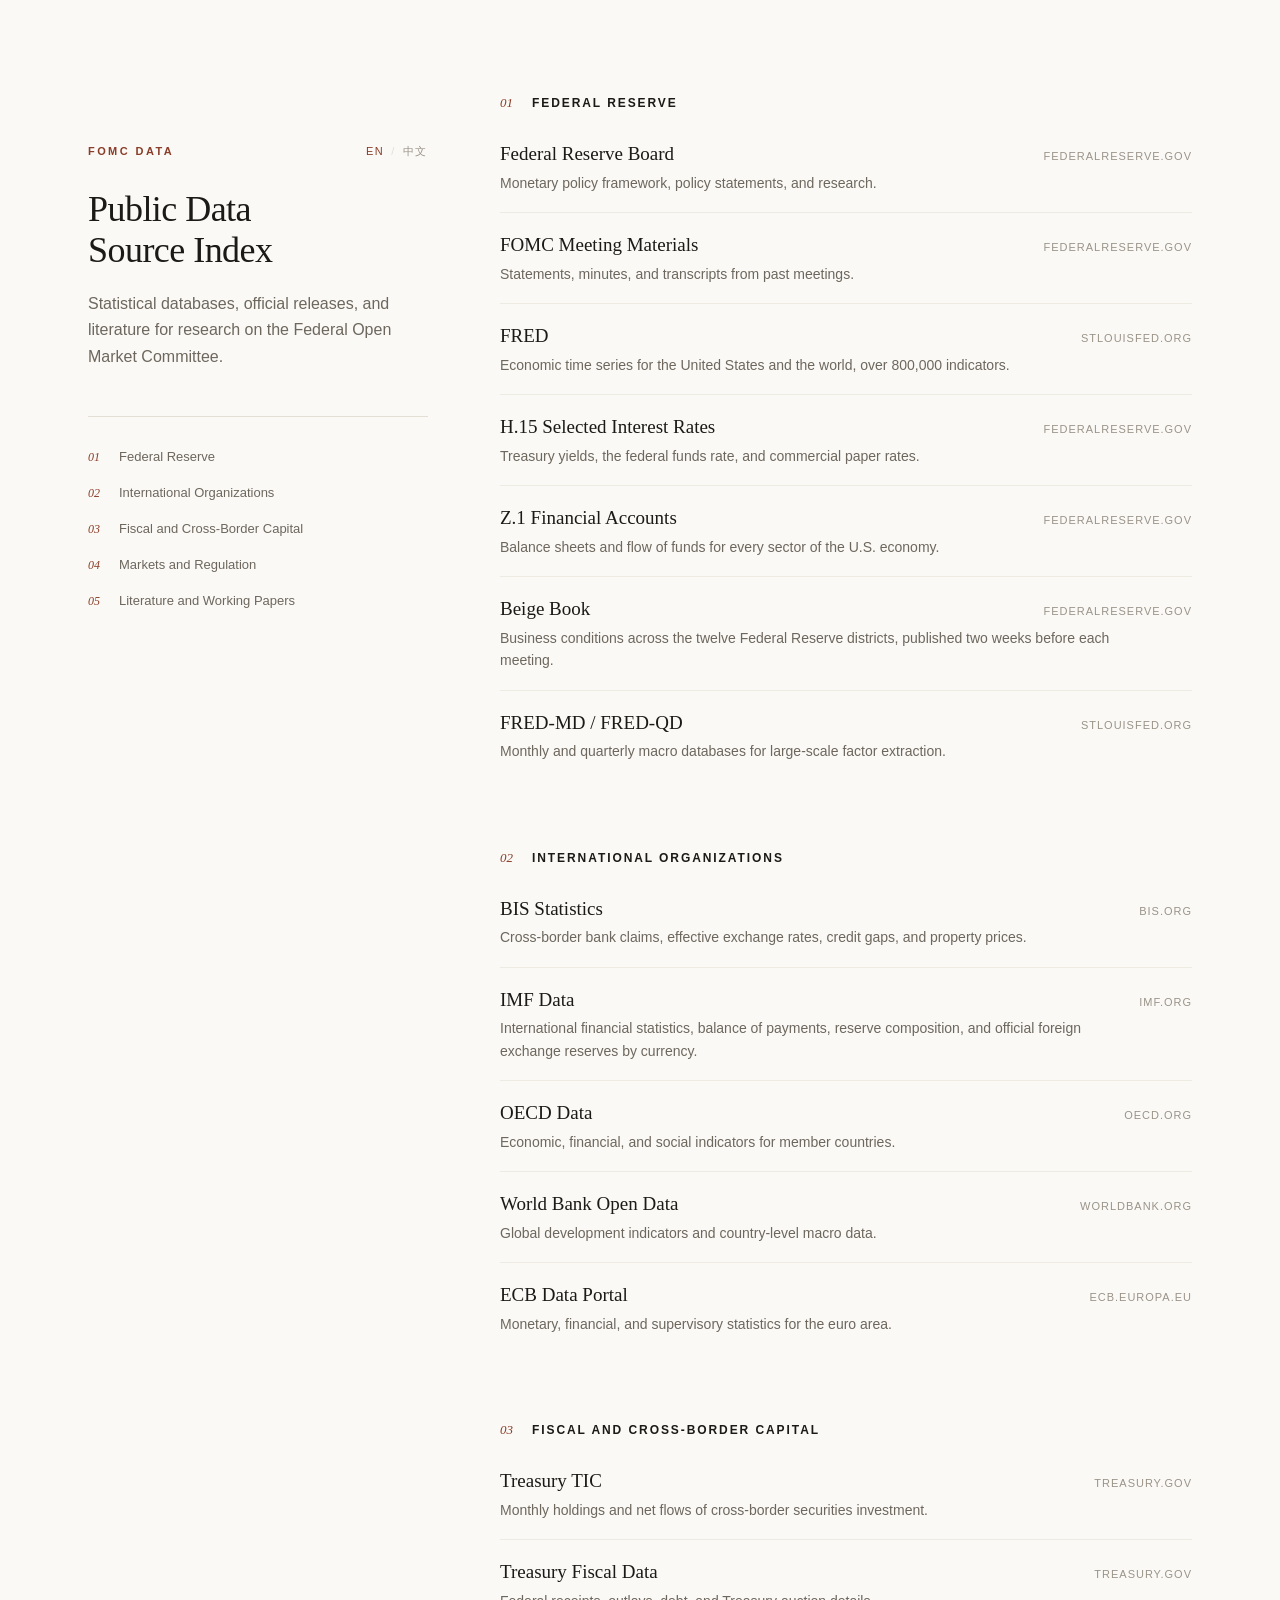
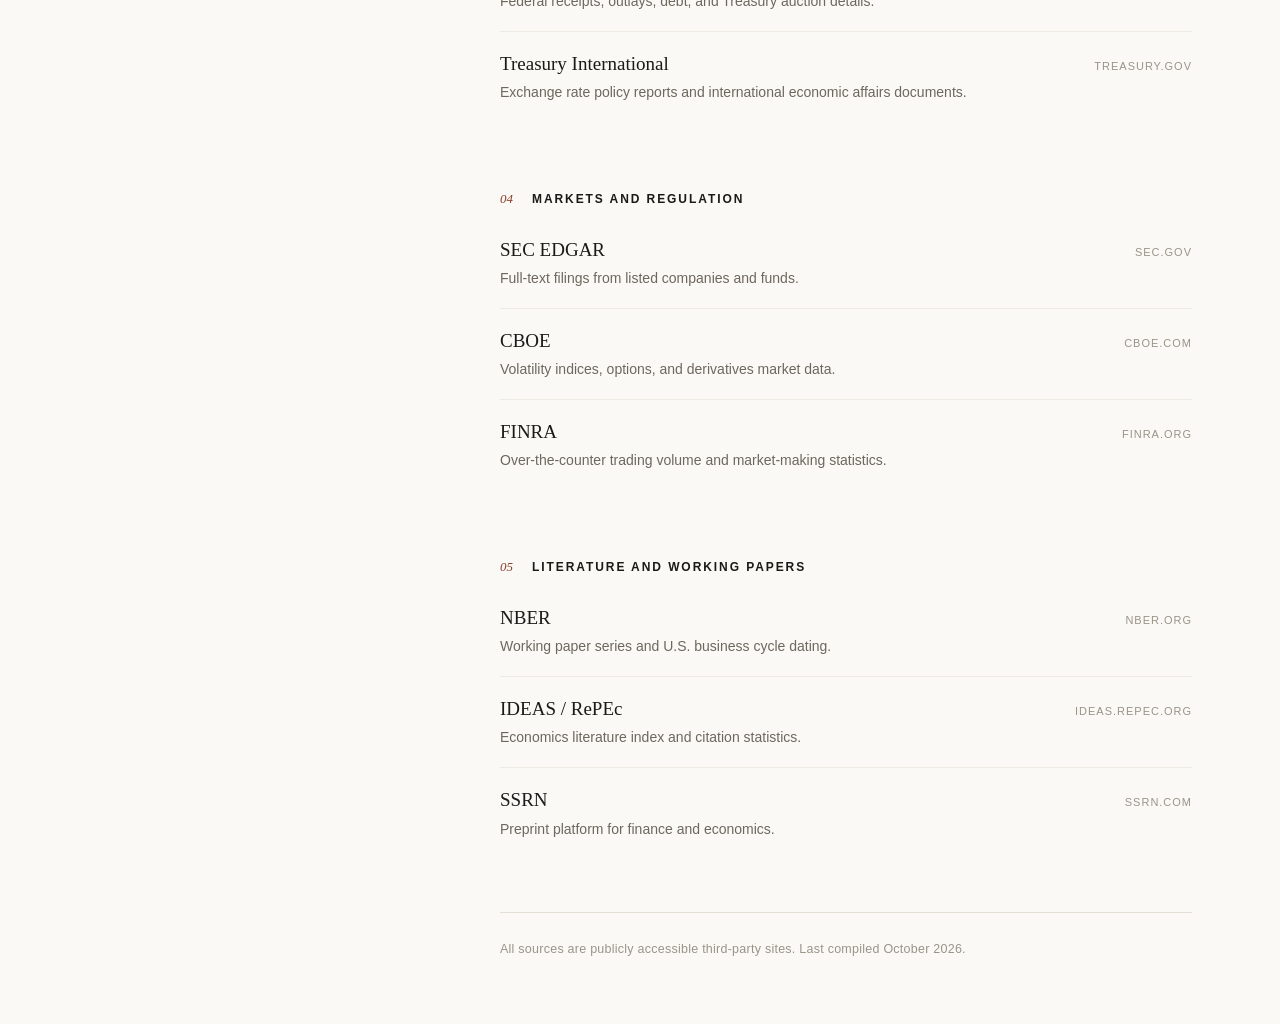
==== commit 62994884: "Two-column sticky layout for wide screens" ====
--- a/index.html
+++ b/index.html
@@ -29,24 +29,31 @@
 </head>
 <body>
 
+<div class="layout">
+
 <header class="masthead">
-  <div class="wrap">
-    <div class="topbar">
-      <div class="mark">FOMC Data</div>
-      <div class="lang-switch" role="group" aria-label="Language">
-        <button type="button" data-lang="en" aria-pressed="true">EN</button>
-        <span class="sep">/</span>
-        <button type="button" data-lang="zh" aria-pressed="false">中文</button>
-      </div>
+  <div class="topbar">
+    <div class="mark">FOMC Data</div>
+    <div class="lang-switch" role="group" aria-label="Language">
+      <button type="button" data-lang="en" aria-pressed="true">EN</button>
+      <span class="sep">/</span>
+      <button type="button" data-lang="zh" aria-pressed="false">中文</button>
     </div>
-    <h1><span class="en">Public Data Source Index</span><span class="zh">公开数据源索引</span></h1>
-    <p class="lede"><span class="en">Statistical databases, official releases, and literature for research on the Federal Open Market Committee.</span><span class="zh">与联邦公开市场委员会研究相关的统计数据库、官方发布与文献来源。</span></p>
   </div>
+  <h1><span class="en">Public Data Source Index</span><span class="zh">公开数据源索引</span></h1>
+  <p class="lede"><span class="en">Statistical databases, official releases, and literature for research on the Federal Open Market Committee.</span><span class="zh">与联邦公开市场委员会研究相关的统计数据库、官方发布与文献来源。</span></p>
+  <nav class="toc" aria-label="Sections">
+    <a href="#fed"><span class="idx">01</span><span class="en">Federal Reserve</span><span class="zh">美联储</span></a>
+    <a href="#intl"><span class="idx">02</span><span class="en">International Organizations</span><span class="zh">国际组织</span></a>
+    <a href="#fiscal"><span class="idx">03</span><span class="en">Fiscal and Cross-Border Capital</span><span class="zh">财政与跨境资本</span></a>
+    <a href="#markets"><span class="idx">04</span><span class="en">Markets and Regulation</span><span class="zh">市场与监管</span></a>
+    <a href="#literature"><span class="idx">05</span><span class="en">Literature and Working Papers</span><span class="zh">文献与工作论文</span></a>
+  </nav>
 </header>
 
-<main class="wrap">
+<main>
 
-  <section class="group">
+  <section class="group" id="fed">
     <h2><span class="idx">01</span><span class="en">Federal Reserve</span><span class="zh">美联储</span></h2>
     <ul class="items">
       <li>
@@ -80,7 +87,7 @@
     </ul>
   </section>
 
-  <section class="group">
+  <section class="group" id="intl">
     <h2><span class="idx">02</span><span class="en">International Organizations</span><span class="zh">国际组织</span></h2>
     <ul class="items">
       <li>
@@ -106,7 +113,7 @@
     </ul>
   </section>
 
-  <section class="group">
+  <section class="group" id="fiscal">
     <h2><span class="idx">03</span><span class="en">Fiscal and Cross-Border Capital</span><span class="zh">财政与跨境资本</span></h2>
     <ul class="items">
       <li>
@@ -124,7 +131,7 @@
     </ul>
   </section>
 
-  <section class="group">
+  <section class="group" id="markets">
     <h2><span class="idx">04</span><span class="en">Markets and Regulation</span><span class="zh">市场与监管</span></h2>
     <ul class="items">
       <li>
@@ -142,7 +149,7 @@
     </ul>
   </section>
 
-  <section class="group">
+  <section class="group" id="literature">
     <h2><span class="idx">05</span><span class="en">Literature and Working Papers</span><span class="zh">文献与工作论文</span></h2>
     <ul class="items">
       <li>
@@ -163,10 +170,10 @@
 </main>
 
 <footer>
-  <div class="wrap">
-    <p><span class="en">All sources are publicly accessible third-party sites. Last compiled October 2026.</span><span class="zh">以上均为公开可访问的第三方来源 · 最后整理于 2026 年 10 月</span></p>
-  </div>
+  <p><span class="en">All sources are publicly accessible third-party sites. Last compiled October 2026.</span><span class="zh">以上均为公开可访问的第三方来源 · 最后整理于 2026 年 10 月</span></p>
 </footer>
+
+</div>
 
 <script>
 (function () {
--- a/style.css
+++ b/style.css
@@ -23,7 +23,7 @@
   text-rendering: optimizeLegibility;
 }
 
-.wrap {
+.layout {
   max-width: 720px;
   margin: 0 auto;
   padding: 0 30px;
@@ -91,6 +91,7 @@
   font-weight: 400;
   line-height: 1.14;
   letter-spacing: -0.015em;
+  text-wrap: balance;
 }
 
 .lede {
@@ -101,11 +102,44 @@
   line-height: 1.65;
 }
 
+/* ---------- section index ---------- */
+
+.toc {
+  display: none;
+  margin-top: 46px;
+  padding-top: 22px;
+  border-top: 1px solid var(--rule);
+}
+
+.toc a {
+  display: flex;
+  align-items: baseline;
+  gap: 13px;
+  padding: 7px 0;
+  color: var(--muted);
+  font-size: 13px;
+  text-decoration: none;
+  transition: color 0.18s ease;
+}
+
+.toc a:hover { color: var(--accent); }
+
+.toc .idx {
+  font-family: var(--serif);
+  font-style: italic;
+  font-size: 12px;
+  color: var(--accent);
+  min-width: 18px;
+}
+
 /* ---------- groups ---------- */
 
 main { padding: 0 0 40px; }
 
-.group { padding: 52px 0 8px; }
+.group {
+  padding: 52px 0 8px;
+  scroll-margin-top: 48px;
+}
 
 .group h2 {
   display: flex;
@@ -189,8 +223,47 @@
   letter-spacing: 0.02em;
 }
 
+footer p { margin: 0; }
+
+/* ---------- wide screens ---------- */
+
+@media (min-width: 1000px) {
+  .layout {
+    display: grid;
+    grid-template-columns: 340px minmax(0, 1fr);
+    grid-template-areas: "side main" "side foot";
+    column-gap: 72px;
+    max-width: 1200px;
+    padding: 0 48px;
+  }
+
+  .masthead {
+    grid-area: side;
+    position: sticky;
+    top: 48px;
+    align-self: start;
+    padding: 92px 0 0;
+    border-bottom: 0;
+  }
+
+  .masthead h1 { font-size: 36px; }
+
+  .toc { display: block; }
+
+  main {
+    grid-area: main;
+    padding: 92px 0 44px;
+  }
+
+  main .group:first-child { padding-top: 0; }
+
+  .group { padding: 56px 0 10px; }
+
+  footer { grid-area: foot; }
+}
+
 @media (max-width: 620px) {
-  .wrap { padding: 0 22px; }
+  .layout { padding: 0 22px; }
   .masthead { padding: 56px 0 38px; }
   .group { padding: 40px 0 4px; }
   .head { flex-direction: column; align-items: flex-start; gap: 3px; }
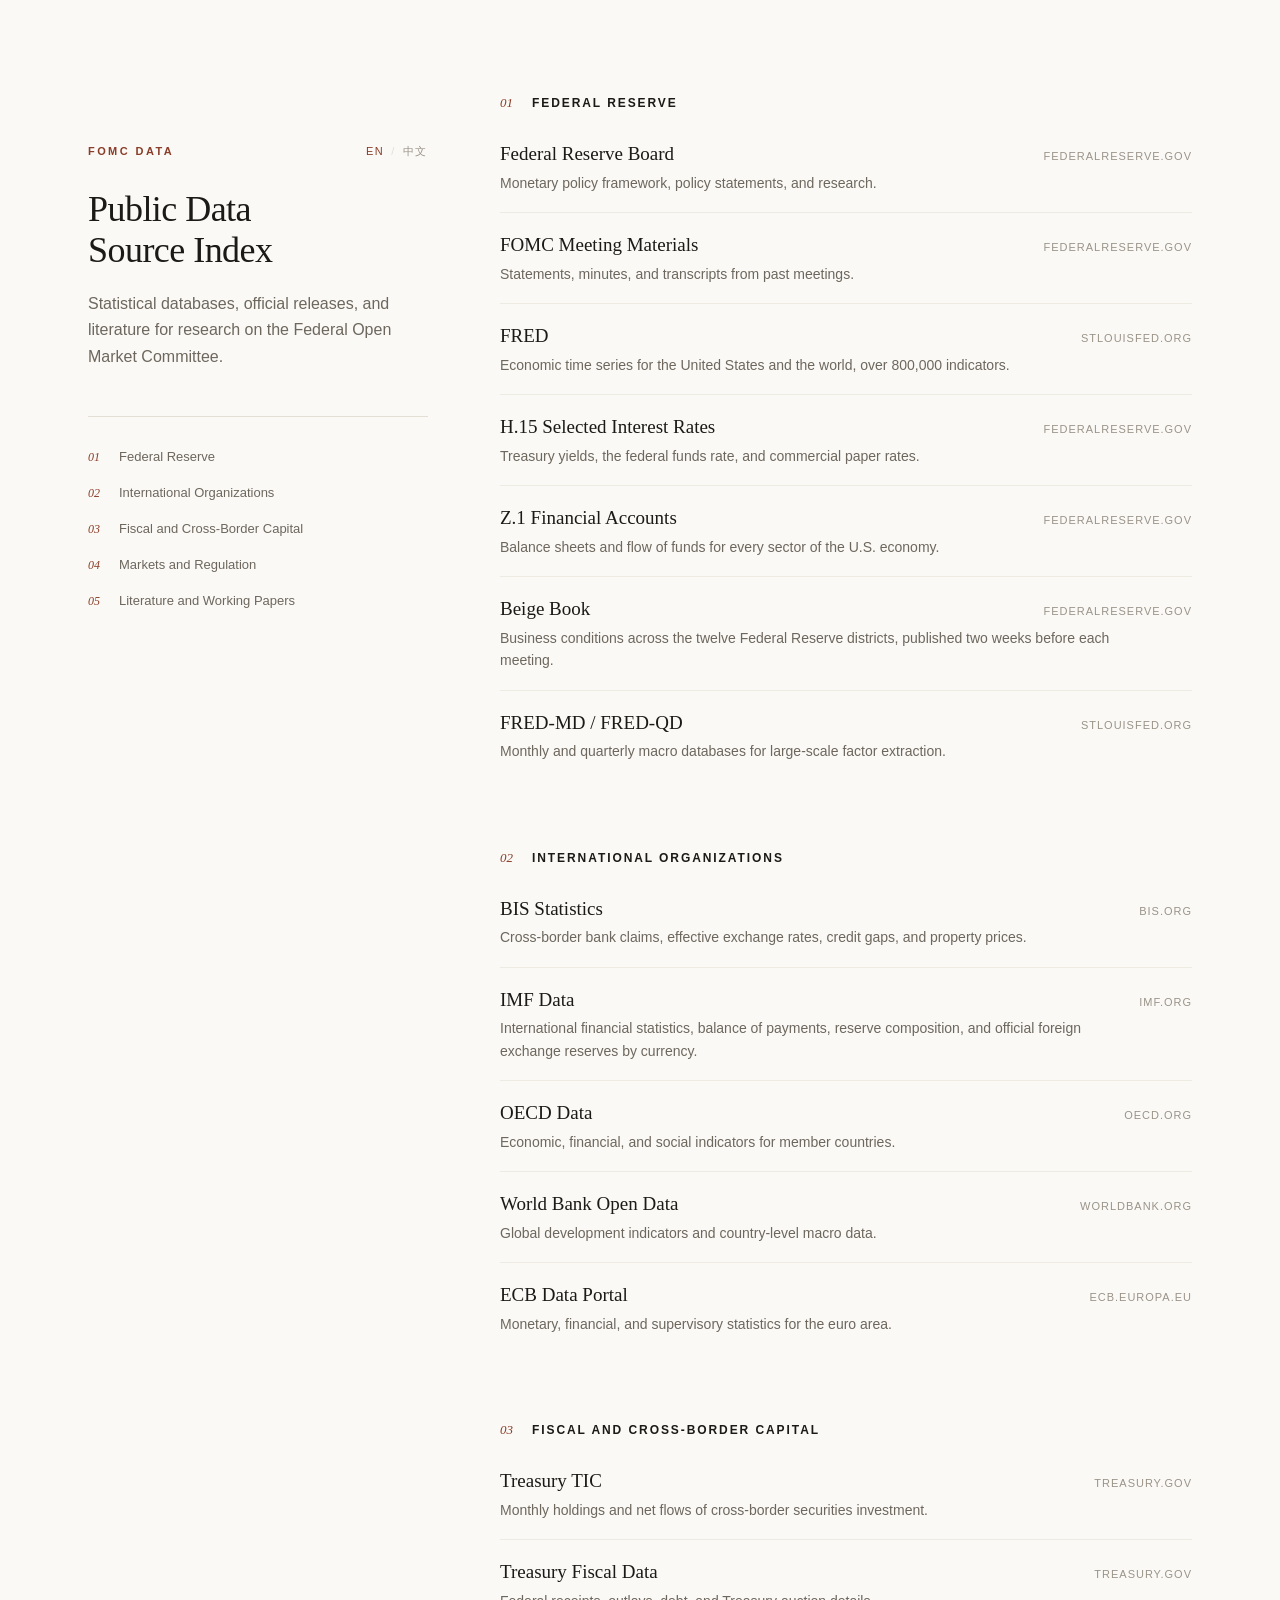
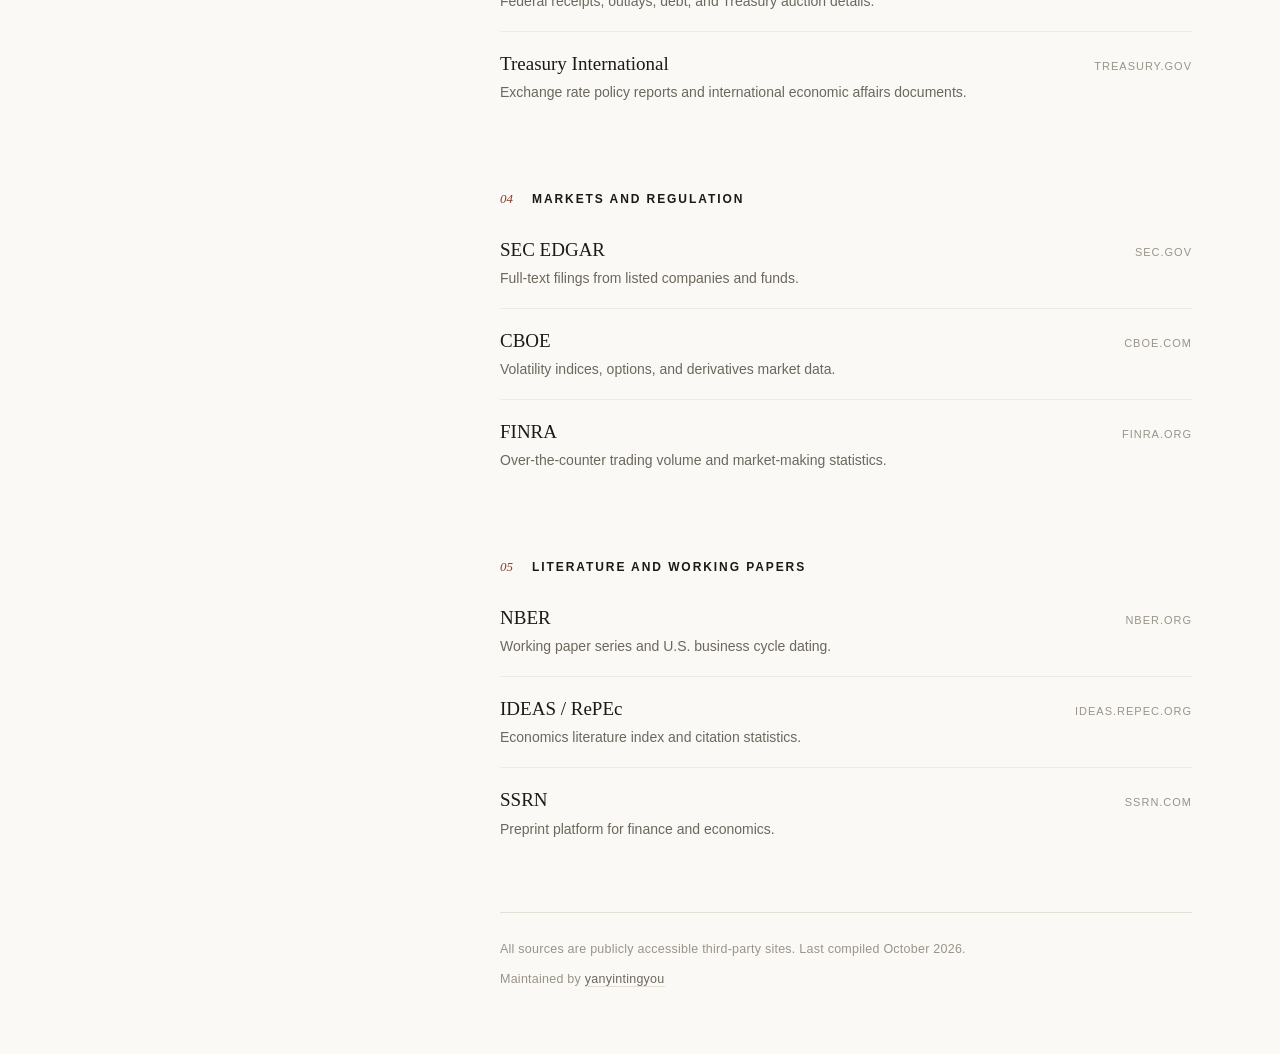
==== commit d563413c: "Add author credit in footer" ====
--- a/index.html
+++ b/index.html
@@ -171,6 +171,7 @@
 
 <footer>
   <p><span class="en">All sources are publicly accessible third-party sites. Last compiled October 2026.</span><span class="zh">以上均为公开可访问的第三方来源 · 最后整理于 2026 年 10 月</span></p>
+  <p class="credit"><span class="en">Maintained by <a href="https://github.com/yanyintingyou">yanyintingyou</a></span><span class="zh">由 <a href="https://github.com/yanyintingyou">yanyintingyou</a> 维护</span></p>
 </footer>
 
 </div>
--- a/style.css
+++ b/style.css
@@ -225,6 +225,20 @@
 
 footer p { margin: 0; }
 
+footer p + p { margin-top: 9px; }
+
+footer a {
+  color: var(--muted);
+  text-decoration: none;
+  border-bottom: 1px solid var(--rule);
+  transition: color 0.18s ease, border-color 0.18s ease;
+}
+
+footer a:hover {
+  color: var(--accent);
+  border-bottom-color: var(--accent);
+}
+
 /* ---------- wide screens ---------- */
 
 @media (min-width: 1000px) {
